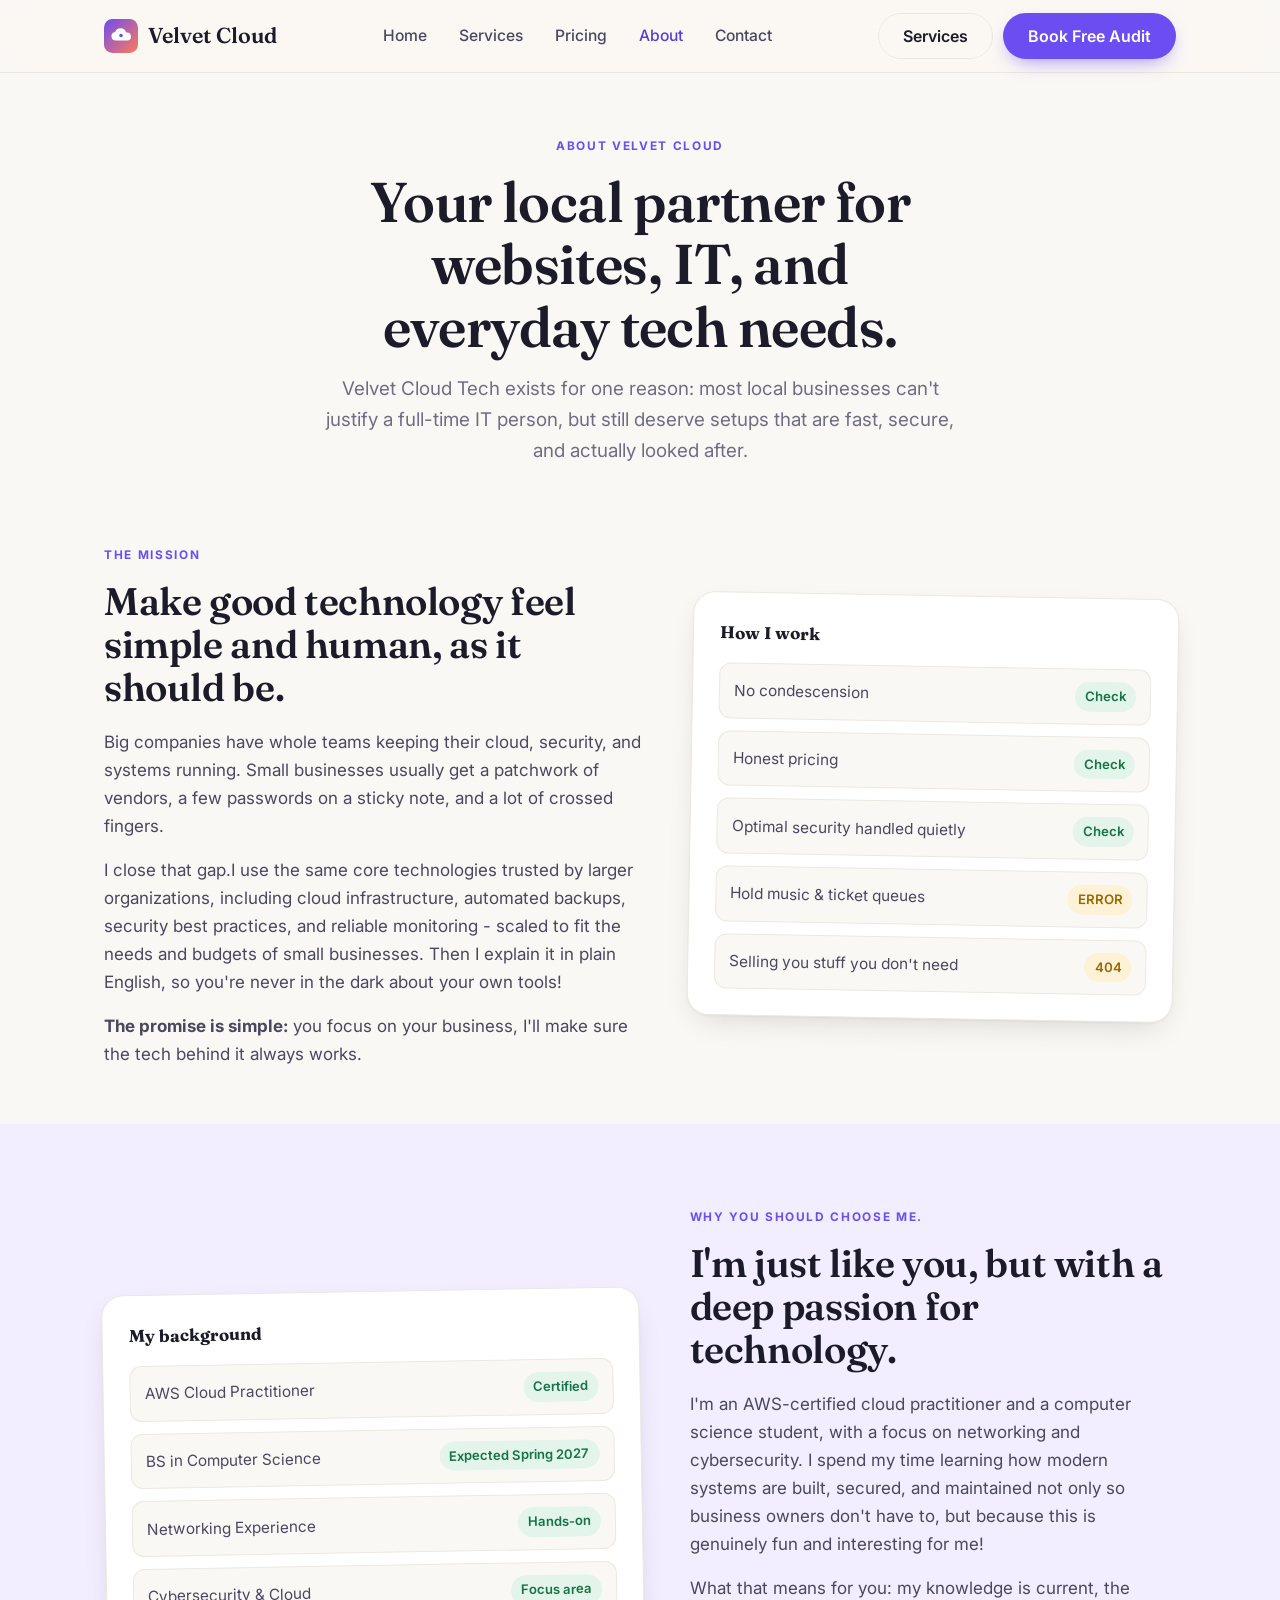
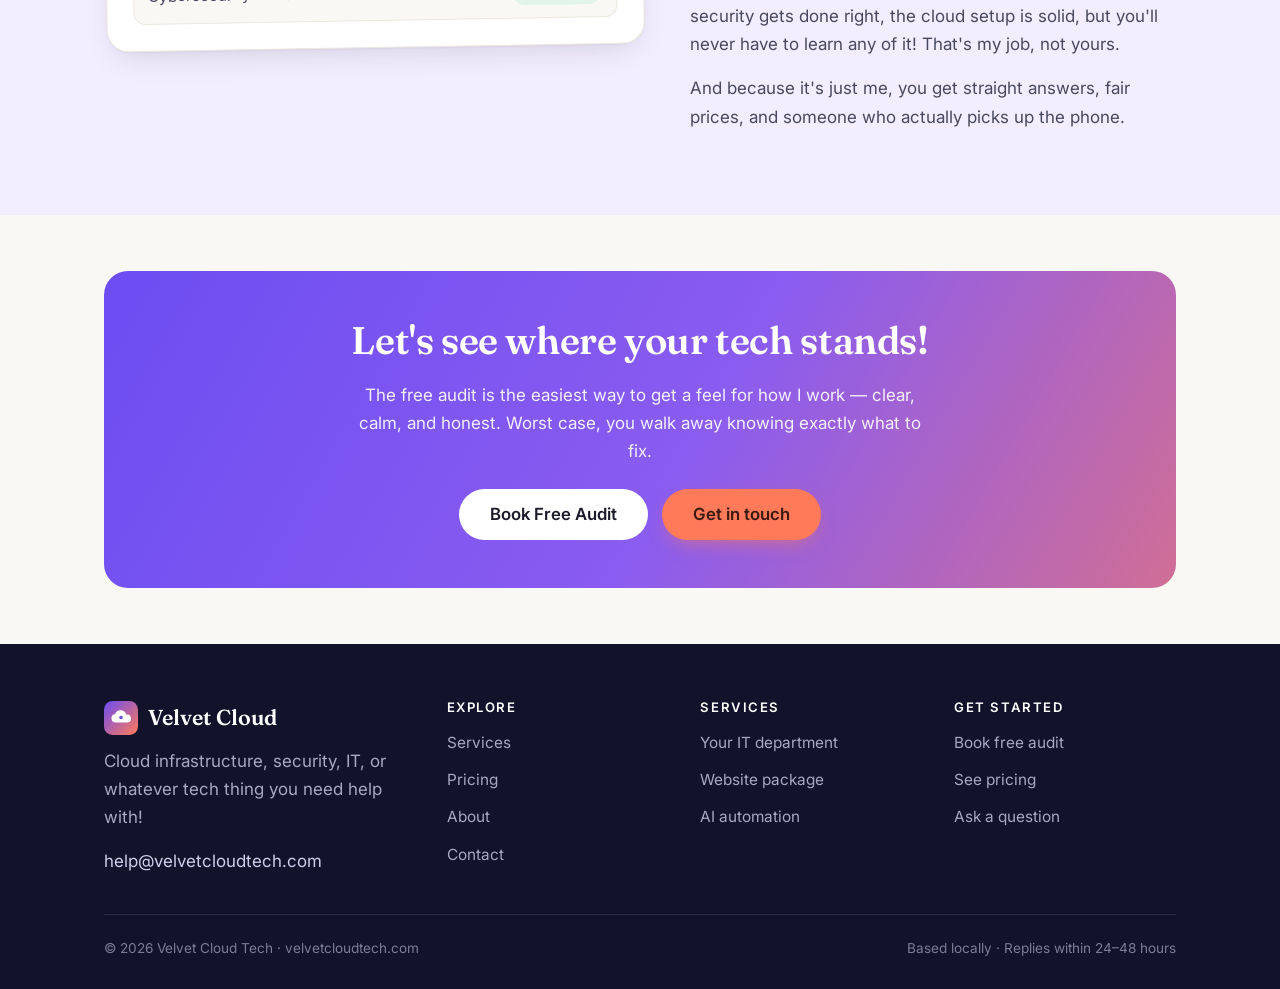
==== about.html @ 6d4a2fa4 "first commit" ====
<!DOCTYPE html>
<html lang="en">
<head>
  <meta charset="UTF-8" />
  <meta name="viewport" content="width=device-width, initial-scale=1.0" />
  <title>About — Velvet Cloud Tech</title>
  <meta name="description" content="Velvet Cloud Tech exists to simplify cloud, security and IT for non-technical local businesses. Run by an AWS-certified cloud practitioner and CS student — enterprise-grade tech, minus the agency price tag." />
  <link rel="icon" href="assets/favicon.svg" type="image/svg+xml" />
  <link rel="preconnect" href="https://fonts.googleapis.com" />
  <link rel="preconnect" href="https://fonts.gstatic.com" crossorigin />
  <link href="https://fonts.googleapis.com/css2?family=Fraunces:opsz,wght@9..144,500;9..144,600;9..144,700&family=Inter:wght@400;500;600;700&display=swap" rel="stylesheet" />
  <link rel="stylesheet" href="css/styles.css" />
</head>
<body>

  <header class="site-header">
    <div class="container nav">
      <a class="brand" href="index.html" aria-label="Velvet Cloud Tech home">
        <svg class="mark" viewBox="0 0 64 64" aria-hidden="true"><defs><linearGradient id="bg" x1="0" y1="0" x2="1" y2="1"><stop offset="0" stop-color="#6c4df2"/><stop offset="1" stop-color="#ff7a59"/></linearGradient></defs><rect width="64" height="64" rx="16" fill="url(#bg)"/><path fill="#fff" d="M44.5 40.5H22a8 8 0 0 1-1.2-15.9 11 11 0 0 1 21 .8 7.5 7.5 0 0 1 2.7 15.1Z"/><circle cx="32" cy="31" r="3.4" fill="#6c4df2"/></svg>
        Velvet Cloud
      </a>
      <nav aria-label="Primary">
        <ul class="nav-links" id="nav-links">
          <li><a href="index.html">Home</a></li>
          <li><a href="services.html">Services</a></li>
          <li><a href="pricing.html">Pricing</a></li>
          <li><a href="about.html" class="active">About</a></li>
          <li><a href="contact.html">Contact</a></li>
        </ul>
      </nav>
      <div class="nav-cta">
        <a class="btn btn--ghost" href="services.html">Services</a>
        <a class="btn btn--primary" href="book.html">Book Free Audit</a>
        <button class="nav-toggle" aria-label="Menu" aria-controls="nav-links" aria-expanded="false"><span></span></button>
      </div>
    </div>
  </header>

  <main>
    <section class="page-head">
      <div class="container narrow center">
        <p class="eyebrow">About Velvet Cloud</p>
        <h1>Your local partner for websites, IT, and everyday tech needs.</h1>
        <p class="lead muted">Velvet Cloud Tech exists for one reason: most local businesses can't justify a full-time IT person, but still deserve setups that are fast, secure, and actually looked after.</p>
      </div>
    </section>

    <section class="section section--tight">
      <div class="container">
        <div class="hero-grid" style="align-items:center;gap:48px">
          <div>
            <p class="eyebrow">The mission</p>
            <h2>Make good technology feel simple and human, as it should be.</h2>
            <p>Big companies have whole teams keeping their cloud, security, and systems running. Small businesses usually get a patchwork of vendors, a few passwords on a sticky note, and a lot of crossed fingers.</p>
            <p>I close that gap.I use the same core technologies trusted by larger organizations, including cloud infrastructure, automated backups, security best practices, and reliable monitoring - scaled to fit the needs and budgets of small businesses. Then I explain it in plain English, so you're never in the dark about your own tools!</p>
            <p class="mb-0"><b>The promise is simple:</b> you focus on your business, I'll make sure the tech behind it always works.</p>
          </div>
          <div class="hero-card" style="transform:rotate(1deg)">
            <div class="hc-head"><strong style="font-family:var(--font-head);color:var(--ink)">How I work</strong></div>
            <ul>
              <li>No condescension <span class="status status--ok">Check</span></li>
              <li>Honest pricing <span class="status status--ok">Check</span></li>
              <li>Optimal security handled quietly <span class="status status--ok">Check</span></li>
              <li>Hold music &amp; ticket queues <span class="status status--warn">ERROR</span></li>
              <li>Selling you stuff you don't need <span class="status status--warn">404</span></li>
            </ul>
          </div>
        </div>
      </div>
    </section>

    <section class="section section--violet">
      <div class="container">
        <div class="hero-grid" style="align-items:center;gap:48px">
          <div class="hero-card" style="transform:rotate(-1deg)">
            <div class="hc-head"><strong style="font-family:var(--font-head);color:var(--ink)"> My background</strong></div>
            <ul>
              <li>AWS Cloud Practitioner <span class="status status--ok">Certified</span></li>
              <li>BS in Computer Science <span class="status status--ok">Expected Spring 2027</span></li>
              <li>Networking Experience<span class="status status--ok">Hands-on</span></li>
              <li>Cybersecurity & Cloud <span class="status status--ok">Focus area</span></li>
            </ul>
          </div>
          <div>
            <p class="eyebrow">Why you should choose me.</p>
            <h2>I'm just like you, but with a deep passion for technology.</h2>
            <p>I'm an AWS-certified cloud practitioner and a computer science student, with a focus on networking and cybersecurity. I spend my time learning how modern systems are built, secured, and maintained not only so business owners don't have to, but because this is genuinely fun and interesting for me!</p>
            <p>What that means for you: my knowledge is current, the security gets done right, the cloud setup is solid, but you'll never have to learn any of it! That's my job, not yours.</p>
            <p class="mb-0">And because it's just me, you get straight answers, fair prices, and someone who actually picks up the phone.</p>
          </div>
        </div>
      </div>
    </section>

    <section class="section section--tight">
      <div class="container">
        <div class="cta-band">
          <h2>Let's see where your tech stands!</h2>
          <p>The free audit is the easiest way to get a feel for how I work — clear, calm, and honest. Worst case, you walk away knowing exactly what to fix.</p>
          <div class="btn-row btn-row--center" style="margin-top:24px">
            <a class="btn btn--light btn--lg" href="book.html">Book Free Audit</a>
            <a class="btn btn--coral btn--lg" href="contact.html">Get in touch</a>
          </div>
        </div>
      </div>
    </section>
  </main>

  <footer class="site-footer">
    <div class="container">
      <div class="footer-grid">
        <div>
          <a class="brand" href="index.html">
            <svg class="mark" viewBox="0 0 64 64" aria-hidden="true"><defs><linearGradient id="fg" x1="0" y1="0" x2="1" y2="1"><stop offset="0" stop-color="#6c4df2"/><stop offset="1" stop-color="#ff7a59"/></linearGradient></defs><rect width="64" height="64" rx="16" fill="url(#fg)"/><path fill="#fff" d="M44.5 40.5H22a8 8 0 0 1-1.2-15.9 11 11 0 0 1 21 .8 7.5 7.5 0 0 1 2.7 15.1Z"/><circle cx="32" cy="31" r="3.4" fill="#6c4df2"/></svg>
            Velvet Cloud
          </a>
          <p style="max-width:34ch;color:#a9a8c0">Cloud infrastructure, security, IT, or whatever tech thing you need help with!</p>
          <a href="mailto:help@velvetcloudtech.com">help@velvetcloudtech.com</a>
        </div>
        <div><h4>Explore</h4><ul><li><a href="services.html">Services</a></li><li><a href="pricing.html">Pricing</a></li><li><a href="about.html">About</a></li><li><a href="contact.html">Contact</a></li></ul></div>
        <div><h4>Services</h4><ul><li><a href="services.html#it">Your IT department</a></li><li><a href="services.html#website">Website package</a></li><li><a href="services.html#automation">AI automation</a></li></ul></div>
        <div><h4>Get started</h4><ul><li><a href="book.html">Book free audit</a></li><li><a href="pricing.html">See pricing</a></li><li><a href="contact.html">Ask a question</a></li></ul></div>
      </div>
      <div class="footer-bottom">
        <span>© <span data-year>2026</span> Velvet Cloud Tech · velvetcloudtech.com</span>
        <span>Based locally · Replies within 24–48 hours</span>
      </div>
    </div>
  </footer>

  <script src="js/main.js"></script>
</body>
</html>
---- css/styles.css ----
/* =========================================================
   Cloudia — velvetcloudtech.com
   Hand-built design system. Edit tokens below to re-skin.
   ========================================================= */

:root {
  /* Brand palette — "velvet cloud" */
  --ink:        #1c1b29;   /* near-black headings */
  --ink-soft:   #4a4860;   /* body text */
  --muted:      #6f6d83;   /* captions, meta */
  --cream:      #faf8f4;   /* page background */
  --card:       #ffffff;   /* surfaces */
  --line:       #ece8e1;   /* hairline borders */

  --violet:     #6c4df2;   /* primary */
  --violet-700: #5a3bd6;   /* primary hover */
  --violet-tint:#f2eeff;   /* tint */
  --coral:      #ff7a59;   /* warm accent */
  --coral-soft: #ffe9e2;
  --navy:       #12122b;   /* deep footer / dark sections */
  --gold:       #e8b04b;

  /* Type */
  --font-head: "Fraunces", Georgia, "Times New Roman", serif;
  --font-body: "Inter", -apple-system, BlinkMacSystemFont, "Segoe UI", Roboto, Helvetica, Arial, sans-serif;

  /* Spacing / shape */
  --radius:   16px;
  --radius-sm: 10px;
  --shadow:   0 1px 2px rgba(28,27,41,.04), 0 12px 32px -12px rgba(28,27,41,.18);
  --shadow-sm:0 1px 2px rgba(28,27,41,.05), 0 6px 16px -10px rgba(28,27,41,.15);
  --container: 1120px;
}

/* ---------- Reset-ish ---------- */
*, *::before, *::after { box-sizing: border-box; }
html { scroll-behavior: smooth; -webkit-text-size-adjust: 100%; }
body {
  margin: 0;
  font-family: var(--font-body);
  color: var(--ink-soft);
  background: var(--cream);
  line-height: 1.65;
  font-size: 17px;
  -webkit-font-smoothing: antialiased;
  text-rendering: optimizeLegibility;
}
img { max-width: 100%; display: block; }
a { color: var(--violet-700); text-decoration: none; }
a:hover { text-decoration: underline; }

h1, h2, h3, h4 {
  font-family: var(--font-head);
  color: var(--ink);
  line-height: 1.12;
  font-weight: 600;
  letter-spacing: -0.01em;
  margin: 0 0 .5em;
}
h1 { font-size: clamp(2.2rem, 5vw, 3.5rem); font-weight: 600; }
h2 { font-size: clamp(1.7rem, 3.4vw, 2.4rem); }
h3 { font-size: 1.25rem; }
p  { margin: 0 0 1rem; }

/* ---------- Layout ---------- */
.container { width: 100%; max-width: var(--container); margin: 0 auto; padding: 0 24px; }
.section { padding: 84px 0; }
.section--tight { padding: 56px 0; }
.section--dark { background: var(--navy); color: #cfcede; }
.section--dark h2, .section--dark h3 { color: #fff; }
.section--violet { background: var(--violet-tint); }
.center { text-align: center; }
.narrow { max-width: 680px; margin-left: auto; margin-right: auto; }

.eyebrow {
  font-family: var(--font-body);
  text-transform: uppercase;
  letter-spacing: .14em;
  font-size: .74rem;
  font-weight: 700;
  color: var(--violet);
  margin: 0 0 14px;
}
.section--dark .eyebrow { color: var(--gold); }
.lead { font-size: 1.18rem; color: var(--ink-soft); }

/* ---------- Buttons ---------- */
.btn {
  display: inline-flex;
  align-items: center;
  gap: 9px;
  font-family: var(--font-body);
  font-weight: 600;
  font-size: 1rem;
  padding: 14px 24px;
  border-radius: 999px;
  border: 1.5px solid transparent;
  cursor: pointer;
  transition: transform .12s ease, box-shadow .2s ease, background .2s ease;
  text-decoration: none !important;
  line-height: 1;
}
.btn:active { transform: translateY(1px); }
.btn--primary { background: var(--violet); color: #fff; box-shadow: 0 8px 20px -8px rgba(108,77,242,.7); }
.btn--primary:hover { background: var(--violet-700); }
.btn--ghost { background: transparent; color: var(--ink); border-color: var(--line); }
.btn--ghost:hover { border-color: var(--violet); color: var(--violet-700); background: #fff; }
.btn--light { background: #fff; color: var(--ink); }
.btn--light:hover { background: #f4f2ff; }
.btn--coral { background: var(--coral); color: #3a1a10; box-shadow: 0 8px 20px -8px rgba(255,122,89,.7); }
.btn--coral:hover { filter: brightness(1.03); }
.btn--lg { padding: 16px 30px; font-size: 1.05rem; }
.btn-row { display: flex; flex-wrap: wrap; gap: 14px; }
.btn-row--center { justify-content: center; }

/* ---------- Header / Nav ---------- */
.site-header {
  position: sticky; top: 0; z-index: 50;
  background: rgba(250,248,244,.82);
  backdrop-filter: saturate(160%) blur(12px);
  border-bottom: 1px solid var(--line);
}
.nav { display: flex; align-items: center; justify-content: space-between; height: 72px; }
.brand { display: inline-flex; align-items: center; gap: 10px; font-family: var(--font-head); font-weight: 600; font-size: 1.35rem; color: var(--ink); text-decoration: none !important; }
.brand:hover { color: var(--ink); }
.brand .mark { width: 34px; height: 34px; flex: none; }
.nav-links { display: flex; align-items: center; gap: 4px; list-style: none; margin: 0; padding: 0; }
.nav-links a {
  display: inline-block; padding: 9px 14px; border-radius: 9px;
  color: var(--ink-soft); font-weight: 500; font-size: .98rem; text-decoration: none !important;
}
.nav-links a:hover { color: var(--ink); background: rgba(108,77,242,.07); }
.nav-links a.active { color: var(--violet-700); }
.nav-cta { display: flex; align-items: center; gap: 10px; }
.nav-toggle { display: none; background: none; border: 1.5px solid var(--line); border-radius: 10px; width: 44px; height: 42px; cursor: pointer; align-items: center; justify-content: center; }
.nav-toggle span, .nav-toggle span::before, .nav-toggle span::after {
  content: ""; display: block; width: 20px; height: 2px; background: var(--ink); border-radius: 2px; position: relative; transition: .2s;
}
.nav-toggle span::before { position: absolute; top: -6px; }
.nav-toggle span::after  { position: absolute; top: 6px; }

@media (max-width: 860px) {
  .nav-toggle { display: inline-flex; }
  .nav-links {
    position: absolute; top: 72px; left: 0; right: 0;
    flex-direction: column; align-items: stretch; gap: 2px;
    background: var(--cream); border-bottom: 1px solid var(--line);
    padding: 12px 16px 18px; box-shadow: var(--shadow-sm);
    display: none;
  }
  .nav-links.open { display: flex; }
  .nav-links a { padding: 12px 14px; font-size: 1.05rem; }
  .nav .nav-cta .btn--ghost { display: none; }
}

/* ---------- Hero ---------- */
.hero { position: relative; overflow: hidden; padding: 88px 0 72px; }
.hero::before {
  content: ""; position: absolute; inset: 0; z-index: 0;
  background:
    radial-gradient(60% 60% at 85% 12%, rgba(108,77,242,.14), transparent 70%),
    radial-gradient(50% 50% at 8% 88%, rgba(255,122,89,.12), transparent 70%);
  pointer-events: none;
}
.hero .container { position: relative; z-index: 1; }
.hero-grid { display: grid; grid-template-columns: 1.05fr .95fr; gap: 56px; align-items: center; }
.hero h1 { margin-bottom: 18px; }
.hero h1 .squiggle { color: var(--violet); position: relative; white-space: nowrap; }
.hero p.lead { max-width: 32ch; }
.hero-points { list-style: none; margin: 22px 0 28px; padding: 0; display: grid; gap: 9px; }
.hero-points li { display: flex; gap: 10px; align-items: flex-start; color: var(--ink-soft); font-size: 1.02rem; }
.hero-points li svg { flex: none; margin-top: 3px; }

.hero-card {
  background: var(--card); border: 1px solid var(--line); border-radius: 22px;
  box-shadow: var(--shadow); padding: 26px; transform: rotate(-1.2deg);
}
.hero-card .hc-head { display: flex; align-items: center; gap: 12px; margin-bottom: 16px; }
.hero-card .dot { width: 11px; height: 11px; border-radius: 50%; }
.hero-card ul { list-style: none; margin: 0; padding: 0; display: grid; gap: 12px; }
.hero-card li { display: flex; justify-content: space-between; align-items: center; gap: 12px; padding: 12px 14px; background: var(--cream); border-radius: 12px; border: 1px solid var(--line); font-size: .96rem; }
.hero-card .status { font-weight: 600; font-size: .82rem; padding: 4px 10px; border-radius: 999px; }
.status--ok { color: #157347; background: #e3f5ea; }
.status--warn { color: #9a6700; background: #fdf2d6; }

/* "What I can do for you" hero card (scoped — no global leaks) */
.svc-card { padding: 24px; }
.svc-card .svc-head { display: flex; align-items: center; justify-content: space-between; gap: 12px; margin-bottom: 18px; }
.svc-card .svc-dots { display: flex; gap: 6px; }
.svc-card .svc-dot { width: 10px; height: 10px; border-radius: 50%; }
.svc-card .svc-dot--red { background: #f09595; }
.svc-card .svc-dot--amber { background: #fac775; }
.svc-card .svc-dot--purple { background: #afa9ec; }
.svc-card .svc-title { margin: 0; font-size: 13px; font-weight: 600; color: #1a1a2e; font-family: var(--font-body); }

.svc-card .svc-item { border: 1px solid #ece9fb; border-radius: 10px; padding: 12px 14px; margin-bottom: 8px; }
.svc-card .svc-item-head { display: flex; align-items: center; justify-content: space-between; gap: 10px; margin-bottom: 8px; }
.svc-card .svc-name { display: flex; align-items: center; gap: 8px; font-size: 13px; font-weight: 600; color: #1a1a2e; }
.svc-card .svc-name svg { width: 15px; height: 15px; flex: none; stroke: #534ab7; stroke-width: 1.75; fill: none; stroke-linecap: round; stroke-linejoin: round; }
.svc-card .svc-badge { font-size: 11px; font-weight: 600; background: #eeedfe; color: #3c3489; padding: 3px 10px; border-radius: 100px; white-space: nowrap; }

.svc-card .svc-tags { display: flex; flex-wrap: wrap; gap: 5px; }
.svc-card .svc-tag { font-size: 11px; color: #6b6b80; background: #f7f6fe; border-radius: 100px; padding: 3px 10px; }

.svc-card .svc-foot { margin-top: 16px; padding-top: 14px; border-top: 1px solid #ece9fb; display: flex; align-items: center; justify-content: space-between; gap: 12px; }
.svc-card .svc-foot-text { margin: 0; font-size: 12px; color: #888; }
.svc-card .svc-foot-btn { font-size: 12px; font-weight: 600; color: #534ab7; background: transparent; border: 1px solid #534ab7; border-radius: 100px; padding: 5px 14px; white-space: nowrap; }

@media (max-width: 860px) {
  .hero-grid { grid-template-columns: 1fr; gap: 36px; }
  .hero-card { transform: none; }
  .hero p.lead { max-width: none; }
}

/* ---------- Cards / grids ---------- */
.grid { display: grid; gap: 22px; }
.grid-2 { grid-template-columns: repeat(2, 1fr); }
.grid-3 { grid-template-columns: repeat(3, 1fr); }
.grid-4 { grid-template-columns: repeat(4, 1fr); }
@media (max-width: 980px) { .grid-4 { grid-template-columns: repeat(2, 1fr); } .grid-3 { grid-template-columns: 1fr 1fr; } }
@media (max-width: 680px) { .grid-2, .grid-3, .grid-4 { grid-template-columns: 1fr; } }

.card {
  background: var(--card); border: 1px solid var(--line); border-radius: var(--radius);
  padding: 28px; box-shadow: var(--shadow-sm); transition: transform .18s ease, box-shadow .2s ease;
}
.card:hover { transform: translateY(-3px); box-shadow: var(--shadow); }
.card h3 { margin-bottom: 8px; }
.card .icon {
  width: 48px; height: 48px; border-radius: 12px; display: flex; align-items: center; justify-content: center;
  background: var(--violet-tint); color: var(--violet-700); margin-bottom: 16px;
}
.card .icon--coral { background: var(--coral-soft); color: #d24b27; }

/* problem cards (muted) */
.pain { background: #fff; border: 1px dashed #e0c9c1; border-radius: var(--radius); padding: 22px; }
.pain h3 { color: var(--ink); font-size: 1.1rem; }
.pain p { margin: 0; color: var(--muted); font-size: .96rem; }

/* ---------- Service detail blocks ---------- */
.service { border-top: 1px solid var(--line); padding: 44px 0; }
.service:first-of-type { border-top: 0; }
.service-grid { display: grid; grid-template-columns: 230px 1fr; gap: 36px; align-items: start; }
.service-grid .s-head .icon { margin-bottom: 14px; }
.service-grid .s-head .price-tag { font-weight: 700; color: var(--ink); font-size: 1.05rem; }
.service-grid .s-head .price-tag small { display: block; font-weight: 500; color: var(--muted); font-size: .8rem; }
.s-list { list-style: none; margin: 0; padding: 0; display: grid; gap: 10px; }
.s-list li { display: flex; gap: 10px; align-items: flex-start; }
.s-list li svg { flex: none; margin-top: 4px; }
.s-meta { display: flex; flex-wrap: wrap; gap: 10px 24px; margin-top: 18px; font-size: .95rem; }
.s-meta b { color: var(--ink); }
@media (max-width: 760px) { .service-grid { grid-template-columns: 1fr; gap: 18px; } }

/* ---------- Pricing ---------- */
.price-grid { display: grid; grid-template-columns: repeat(3, 1fr); gap: 22px; align-items: stretch; }
@media (max-width: 900px) { .price-grid { grid-template-columns: 1fr; max-width: 440px; margin: 0 auto; } }
.price-card { display: flex; flex-direction: column; background: var(--card); border: 1px solid var(--line); border-radius: var(--radius); padding: 30px; box-shadow: var(--shadow-sm); position: relative; }
.price-card.featured { border: 2px solid var(--violet); box-shadow: var(--shadow); }
.price-card .tier { font-family: var(--font-head); font-size: 1.4rem; color: var(--ink); margin-bottom: 4px; }
.price-card .badge { position: absolute; top: -13px; left: 50%; transform: translateX(-50%); background: var(--violet); color: #fff; font-size: .72rem; font-weight: 700; letter-spacing: .06em; text-transform: uppercase; padding: 6px 14px; border-radius: 999px; }
.price-card .amount { font-family: var(--font-head); font-size: 2.3rem; color: var(--ink); margin: 6px 0 2px; }
.price-card .amount small { font-size: .9rem; color: var(--muted); font-family: var(--font-body); }
.price-card .blurb { color: var(--muted); font-size: .95rem; margin-bottom: 18px; }
.price-card ul { list-style: none; margin: 0 0 24px; padding: 0; display: grid; gap: 11px; flex: 1; }
.price-card ul li { display: flex; gap: 10px; align-items: flex-start; font-size: .97rem; }
.price-card ul li svg { flex: none; margin-top: 4px; }
.price-card .btn { width: 100%; justify-content: center; }

/* ---------- Steps / process ---------- */
.steps { display: grid; grid-template-columns: repeat(4, 1fr); gap: 22px; }
@media (max-width: 860px) { .steps { grid-template-columns: 1fr 1fr; } }
@media (max-width: 520px) { .steps { grid-template-columns: 1fr; } }
.step { position: relative; padding-top: 8px; }
.step .num { width: 38px; height: 38px; border-radius: 50%; background: var(--violet); color: #fff; font-weight: 700; font-family: var(--font-head); display: flex; align-items: center; justify-content: center; margin-bottom: 14px; }
.step h3 { font-size: 1.08rem; }
.step p { font-size: .95rem; color: var(--muted); margin: 0; }

/* ---------- Forms ---------- */
.form { display: grid; gap: 18px; }
.field { display: grid; gap: 7px; }
.field label { font-weight: 600; color: var(--ink); font-size: .95rem; }
.field label .req { color: var(--coral); }
.field input, .field select, .field textarea {
  font-family: var(--font-body); font-size: 1rem; color: var(--ink);
  padding: 13px 15px; border: 1.5px solid var(--line); border-radius: var(--radius-sm);
  background: #fff; width: 100%; transition: border .15s ease, box-shadow .15s ease;
}
.field input:focus, .field select:focus, .field textarea:focus {
  outline: none; border-color: var(--violet); box-shadow: 0 0 0 4px rgba(108,77,242,.12);
}
.field textarea { resize: vertical; min-height: 120px; }
.field-row { display: grid; grid-template-columns: 1fr 1fr; gap: 18px; }
@media (max-width: 560px) { .field-row { grid-template-columns: 1fr; } }
.form-note { font-size: .85rem; color: var(--muted); }

/* ---------- Calendly embed wrapper ---------- */
.calendly-wrap { background: #fff; border: 1px solid var(--line); border-radius: var(--radius); box-shadow: var(--shadow-sm); overflow: hidden; min-height: 680px; }
.calendly-inline-widget { min-width: 320px; height: 700px; }
.embed-placeholder { display: flex; flex-direction: column; align-items: center; justify-content: center; text-align: center; min-height: 680px; padding: 40px; color: var(--muted); border: 2px dashed var(--line); border-radius: var(--radius); background: #fff; }
.embed-placeholder code { background: var(--violet-tint); color: var(--violet-700); padding: 3px 8px; border-radius: 6px; font-size: .9rem; }

/* ---------- FAQ ---------- */
.faq { max-width: 760px; margin: 0 auto; }
.faq details { border: 1px solid var(--line); border-radius: var(--radius-sm); background: #fff; margin-bottom: 12px; overflow: hidden; }
.faq summary { cursor: pointer; list-style: none; padding: 18px 20px; font-weight: 600; color: var(--ink); display: flex; justify-content: space-between; align-items: center; gap: 16px; }
.faq summary::-webkit-details-marker { display: none; }
.faq summary::after { content: "+"; font-size: 1.4rem; color: var(--violet); line-height: 1; transition: transform .2s; }
.faq details[open] summary::after { transform: rotate(45deg); }
.faq details > div { padding: 0 20px 18px; color: var(--ink-soft); }

/* ---------- Trust strip / stats ---------- */
.trust-quote { font-family: var(--font-head); font-size: clamp(1.15rem, 1.7vw, 1.45rem); line-height: 1.45; color: #fff; max-width: 36ch; font-weight: 500; }
.stats { display: grid; grid-template-columns: repeat(3,1fr); gap: 22px; }
@media (max-width: 680px) { .stats { grid-template-columns: 1fr; } }
.stat .n { font-family: var(--font-head); font-size: 2.4rem; color: var(--ink); }
.section--dark .stat .n { color: #fff; }
.stat .l { color: var(--muted); font-size: .95rem; }
.section--dark .stat .l { color: #9b9ab5; }

/* ---------- CTA band ---------- */
.cta-band { background: linear-gradient(120deg, var(--violet) 0%, #8a5cf0 55%, var(--coral) 130%); color: #fff; border-radius: 24px; padding: 48px; text-align: center; }
.cta-band h2 { color: #fff; }
.cta-band p { color: rgba(255,255,255,.9); max-width: 52ch; margin-left: auto; margin-right: auto; }

/* ---------- Footer ---------- */
.site-footer { background: var(--navy); color: #a9a8c0; padding: 56px 0 30px; }
.site-footer a { color: #cfceed; }
.footer-grid { display: grid; grid-template-columns: 1.4fr 1fr 1fr 1fr; gap: 32px; }
@media (max-width: 760px) { .footer-grid { grid-template-columns: 1fr 1fr; gap: 26px; } }
.site-footer .brand { color: #fff; margin-bottom: 12px; }
.footer-grid h4 { color: #fff; font-family: var(--font-body); font-size: .82rem; text-transform: uppercase; letter-spacing: .12em; margin-bottom: 14px; }
.footer-grid ul { list-style: none; margin: 0; padding: 0; display: grid; gap: 9px; }
.footer-grid ul a { color: #a9a8c0; text-decoration: none; font-size: .96rem; }
.footer-grid ul a:hover { color: #fff; }
.footer-bottom { border-top: 1px solid rgba(255,255,255,.1); margin-top: 38px; padding-top: 22px; display: flex; justify-content: space-between; gap: 16px; flex-wrap: wrap; font-size: .85rem; color: #7d7c98; }

/* ---------- Misc ---------- */
.badge-pill { display: inline-flex; align-items: center; gap: 8px; background: #fff; border: 1px solid var(--line); border-radius: 999px; padding: 7px 15px; font-size: .85rem; font-weight: 600; color: var(--ink-soft); box-shadow: var(--shadow-sm); }
.kicker-row { display: flex; gap: 12px; flex-wrap: wrap; justify-content: center; margin-top: 26px; }
.hr-soft { border: 0; border-top: 1px solid var(--line); margin: 0; }
.muted { color: var(--muted); }
.mt-0 { margin-top: 0; } .mb-0 { margin-bottom: 0; }
.maxw-720 { max-width: 720px; }
.page-head { padding: 64px 0 8px; }
.page-head h1 { margin-bottom: 14px; }

/* prefers-reduced-motion */
@media (prefers-reduced-motion: reduce) {
  * { animation: none !important; transition: none !important; scroll-behavior: auto !important; }
}
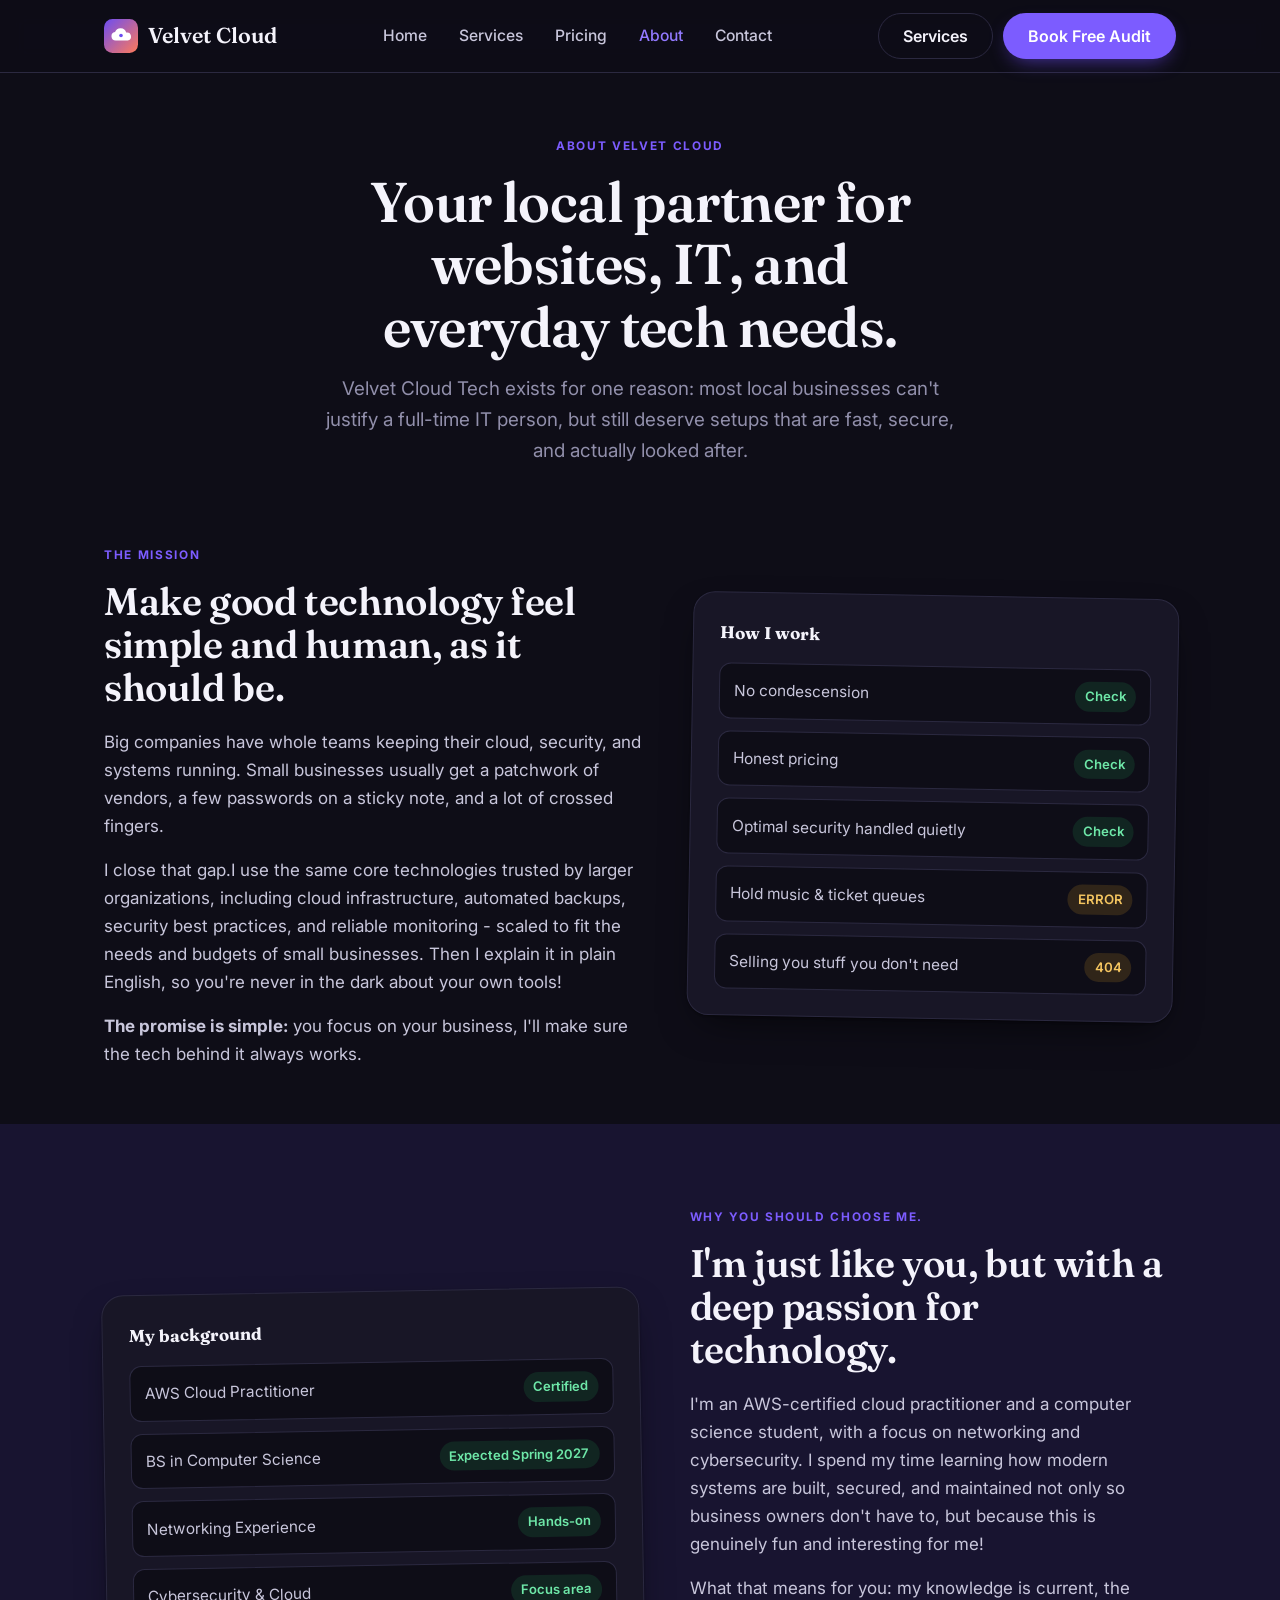
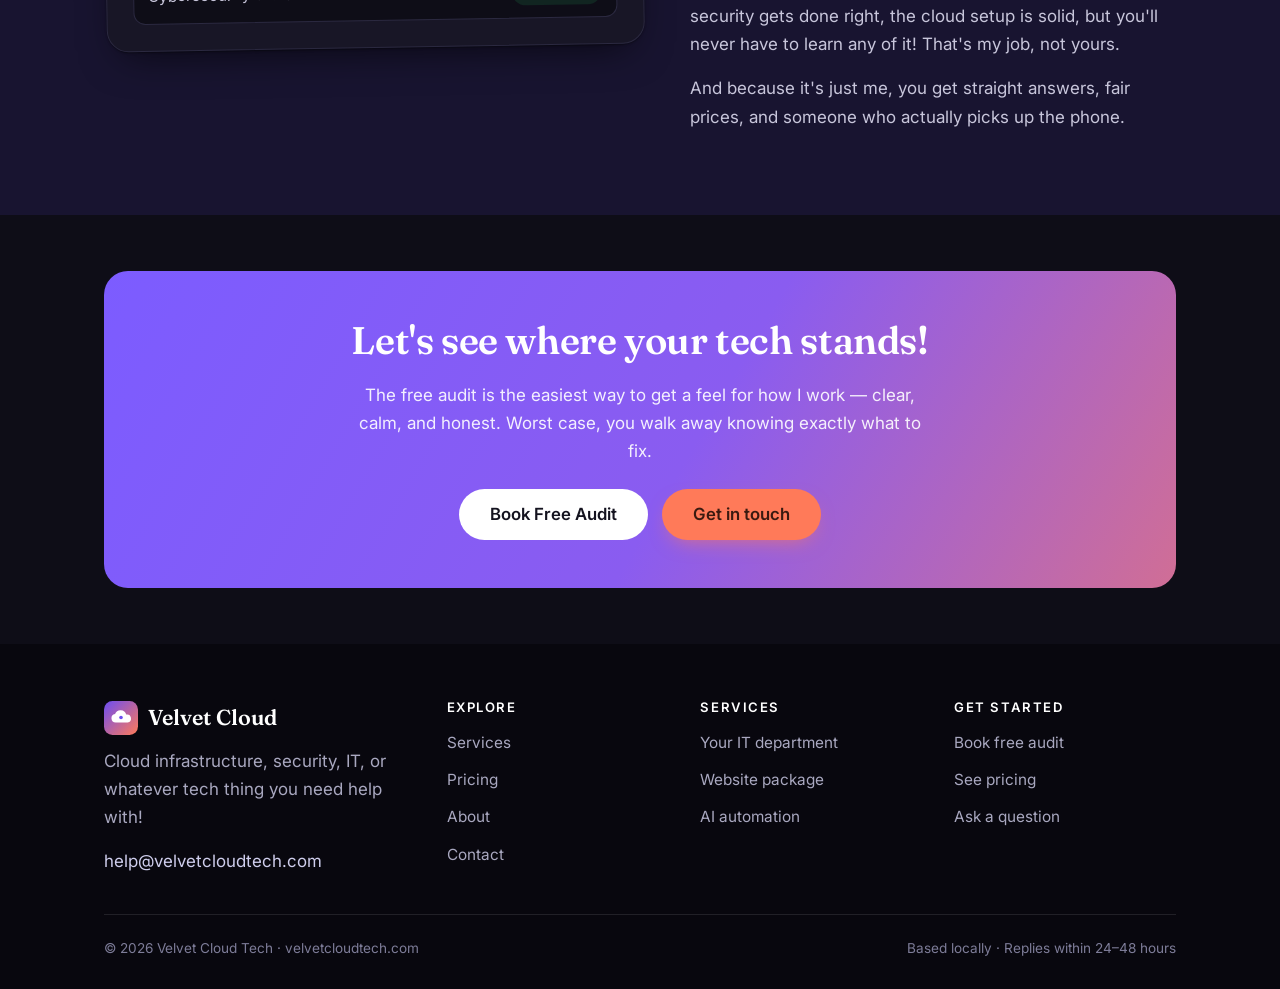
==== commit 7be58299: "change icon" ====
--- a/about.html
+++ b/about.html
@@ -5,11 +5,14 @@
   <meta name="viewport" content="width=device-width, initial-scale=1.0" />
   <title>About — Velvet Cloud Tech</title>
   <meta name="description" content="Velvet Cloud Tech exists to simplify cloud, security and IT for non-technical local businesses. Run by an AWS-certified cloud practitioner and CS student — enterprise-grade tech, minus the agency price tag." />
-  <link rel="icon" href="assets/favicon.svg" type="image/svg+xml" />
+  <link rel="icon" href="assets/favicon.png" type="image/png" />
   <link rel="preconnect" href="https://fonts.googleapis.com" />
   <link rel="preconnect" href="https://fonts.gstatic.com" crossorigin />
   <link href="https://fonts.googleapis.com/css2?family=Fraunces:opsz,wght@9..144,500;9..144,600;9..144,700&family=Inter:wght@400;500;600;700&display=swap" rel="stylesheet" />
   <link rel="stylesheet" href="css/styles.css" />
+      <meta http-equiv="X-Content-Type-Options" content="nosniff" />
+      <meta http-equiv="X-Frame-Options" content="DENY" />
+      <meta name="referrer" content="strict-origin-when-cross-origin" />
 </head>
 <body>
 
--- a/css/styles.css
+++ b/css/styles.css
@@ -4,20 +4,20 @@
    ========================================================= */
 
 :root {
-  /* Brand palette — "velvet cloud" */
-  --ink:        #1c1b29;   /* near-black headings */
-  --ink-soft:   #4a4860;   /* body text */
-  --muted:      #6f6d83;   /* captions, meta */
-  --cream:      #faf8f4;   /* page background */
-  --card:       #ffffff;   /* surfaces */
-  --line:       #ece8e1;   /* hairline borders */
-
-  --violet:     #6c4df2;   /* primary */
-  --violet-700: #5a3bd6;   /* primary hover */
-  --violet-tint:#f2eeff;   /* tint */
+  /* Brand palette — "velvet night" (dark mode) */
+  --ink:        #f4f3fb;   /* near-white headings */
+  --ink-soft:   #c8c6db;   /* body text */
+  --muted:      #918fab;   /* captions, meta */
+  --cream:      #0e0d17;   /* page background */
+  --card:       #181626;   /* surfaces */
+  --line:       #2b2940;   /* hairline borders */
+
+  --violet:     #7c5cff;   /* primary */
+  --violet-700: #9279ff;   /* primary hover / links (lighter on dark) */
+  --violet-tint:#181430;   /* tinted section background */
   --coral:      #ff7a59;   /* warm accent */
-  --coral-soft: #ffe9e2;
-  --navy:       #12122b;   /* deep footer / dark sections */
+  --coral-soft: #2a1a14;
+  --navy:       #08070e;   /* deep footer / dark sections */
   --gold:       #e8b04b;
 
   /* Type */
@@ -27,10 +27,13 @@
   /* Spacing / shape */
   --radius:   16px;
   --radius-sm: 10px;
-  --shadow:   0 1px 2px rgba(28,27,41,.04), 0 12px 32px -12px rgba(28,27,41,.18);
-  --shadow-sm:0 1px 2px rgba(28,27,41,.05), 0 6px 16px -10px rgba(28,27,41,.15);
+  --shadow:   0 1px 2px rgba(0,0,0,.4), 0 16px 40px -16px rgba(0,0,0,.7);
+  --shadow-sm:0 1px 2px rgba(0,0,0,.35), 0 8px 20px -12px rgba(0,0,0,.6);
   --container: 1120px;
 }
+
+/* keep the OS UI (scrollbars, form controls) in dark too */
+html { color-scheme: dark; }
 
 /* ---------- Reset-ish ---------- */
 *, *::before, *::after { box-sizing: border-box; }
@@ -348,3 +351,50 @@
 @media (prefers-reduced-motion: reduce) {
   * { animation: none !important; transition: none !important; scroll-behavior: auto !important; }
 }
+
+/* =========================================================
+   DARK MODE PATCHES
+   These override spots that hard-coded light colors so they
+   read correctly on the dark palette defined in :root above.
+   ========================================================= */
+
+/* translucent sticky header on dark */
+.site-header { background: rgba(14,13,23,.82); }
+
+/* buttons */
+.btn--ghost:hover { background: rgba(124,92,255,.12); }
+.btn--light { background: #ffffff; color: #14131f; }      /* sits on bright CTA band */
+.btn--light:hover { background: #ece8ff; }
+
+/* problem ("pain") cards */
+.pain { background: var(--card); border-color: rgba(255,122,89,.32); }
+
+/* coral icon tile */
+.card .icon--coral { color: var(--coral); }
+
+/* form controls */
+.field input, .field select, .field textarea { background: #100f1c; color: var(--ink); border-color: var(--line); }
+.field input::placeholder, .field textarea::placeholder { color: #6f6d86; }
+
+/* FAQ, calendly + embed placeholder, pills */
+.faq details { background: var(--card); }
+.calendly-wrap { background: var(--card); }
+.embed-placeholder { background: var(--card); }
+.embed-placeholder code { background: rgba(124,92,255,.18); color: #b9a6ff; }
+.badge-pill { background: var(--card); }
+
+/* status pills tuned for dark surfaces */
+.status--ok   { color: #6ee7a8; background: rgba(34,160,90,.16); }
+.status--warn { color: #f4c560; background: rgba(220,160,40,.16); }
+
+/* "What I can do for you" hero card */
+.svc-card .svc-title { color: var(--ink); }
+.svc-card .svc-item { border-color: var(--line); }
+.svc-card .svc-name { color: var(--ink); }
+.svc-card .svc-name svg { stroke: #9279ff; }
+.svc-card .svc-badge { background: rgba(124,92,255,.18); color: #b9a6ff; }
+.svc-card .svc-tag { color: var(--muted); background: rgba(255,255,255,.05); }
+.svc-card .svc-foot { border-color: var(--line); }
+.svc-card .svc-foot-text { color: var(--muted); }
+.svc-card .svc-foot-btn { color: #b9a6ff; border-color: #6c4df2; }
+.svc-card .svc-foot-btn:hover { background: rgba(124,92,255,.14); }
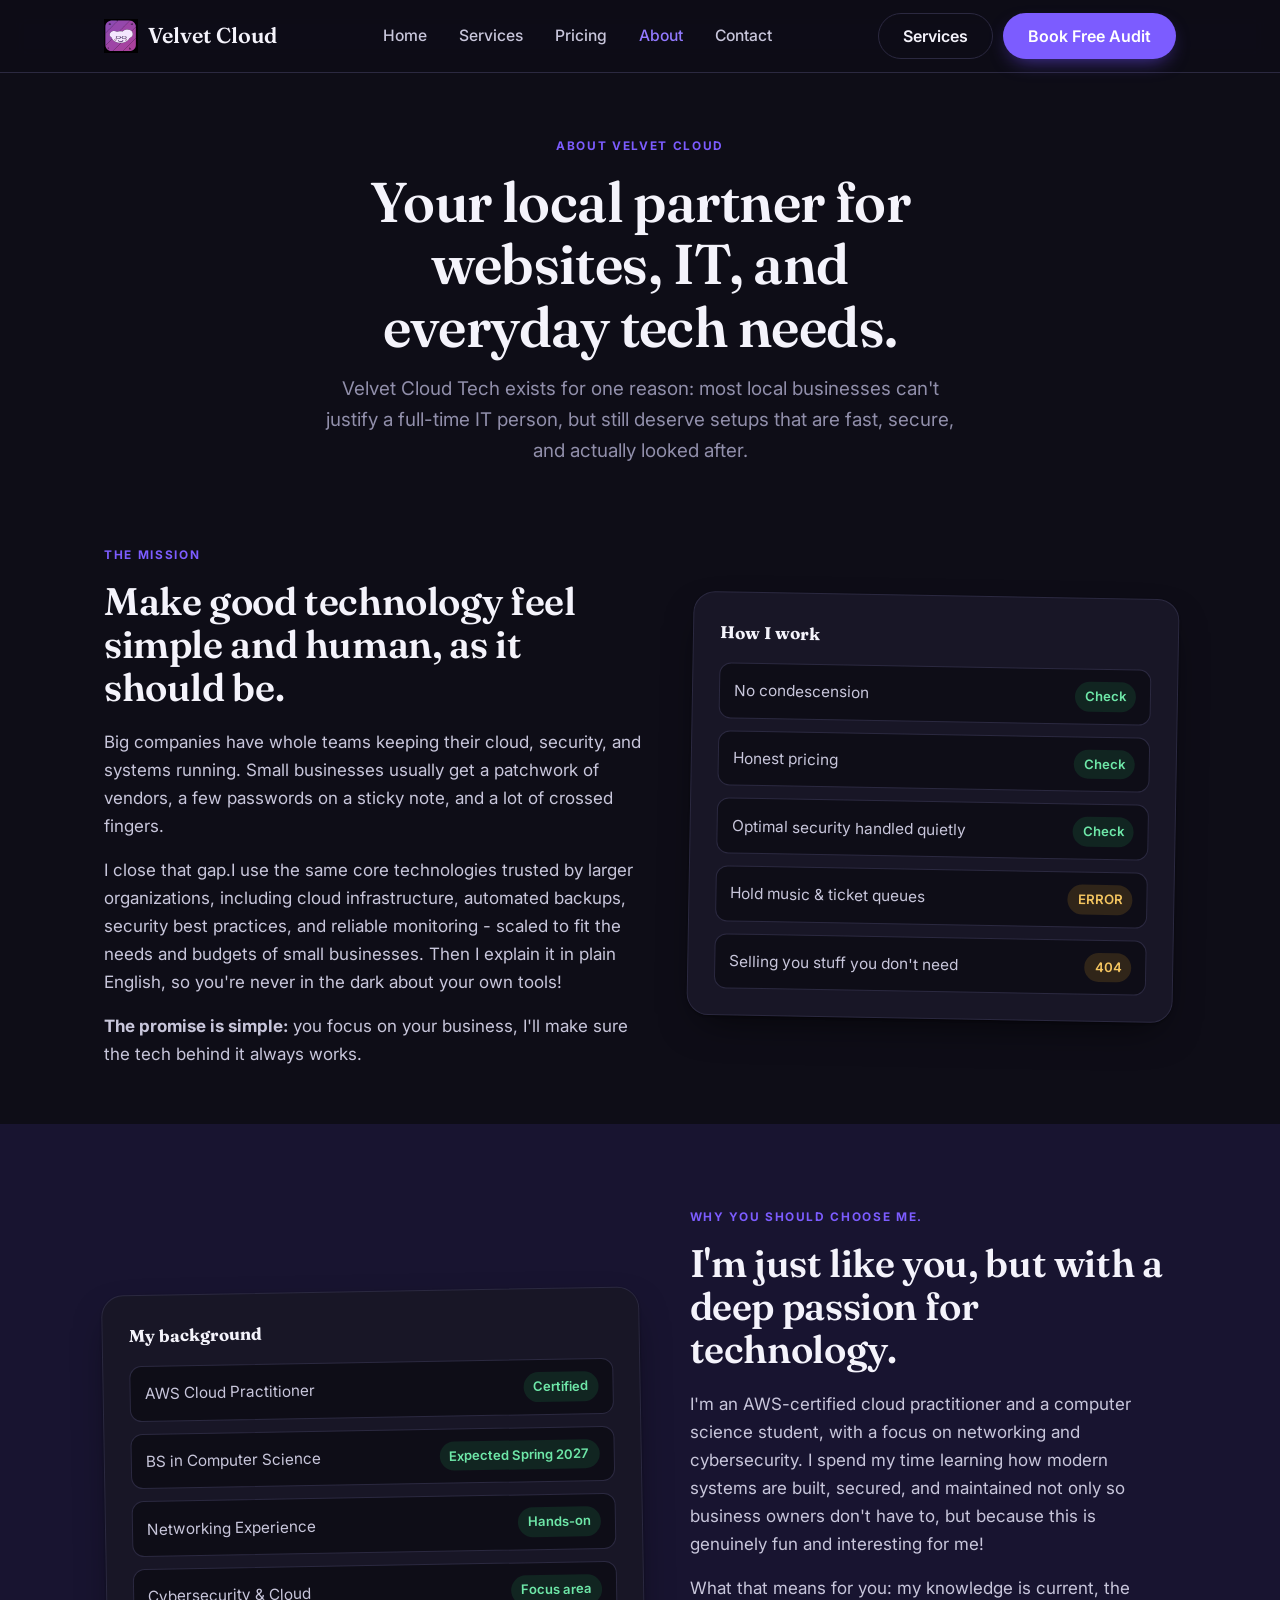
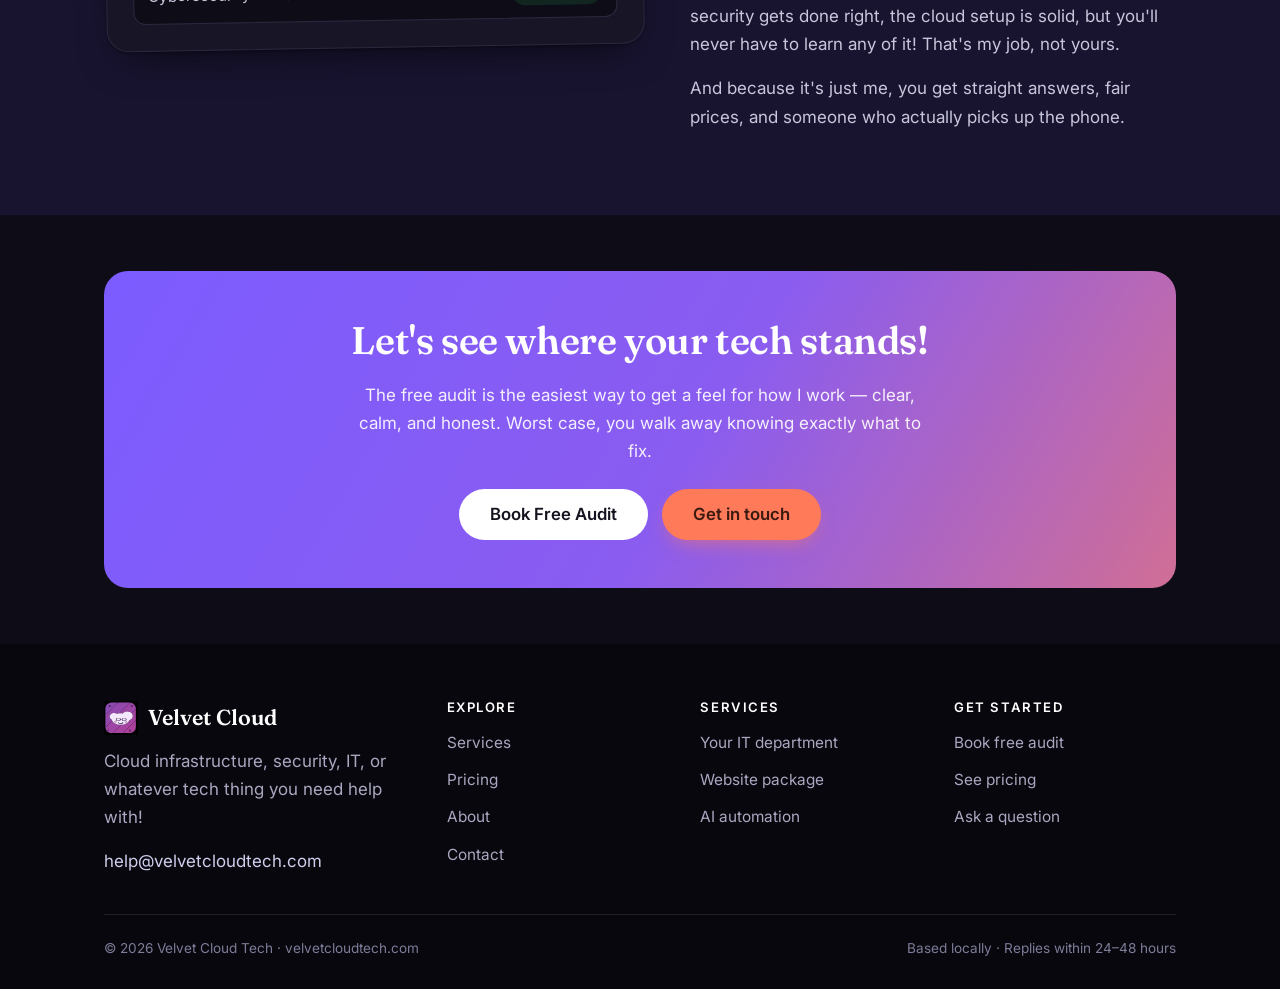
==== commit 07b4222d: "fix icon fr fr, form submitting live" ====
--- a/about.html
+++ b/about.html
@@ -5,7 +5,7 @@
   <meta name="viewport" content="width=device-width, initial-scale=1.0" />
   <title>About — Velvet Cloud Tech</title>
   <meta name="description" content="Velvet Cloud Tech exists to simplify cloud, security and IT for non-technical local businesses. Run by an AWS-certified cloud practitioner and CS student — enterprise-grade tech, minus the agency price tag." />
-  <link rel="icon" href="assets/favicon.png" type="image/png" />
+  <link rel="icon" href="assets/favicon.svg" type="image/svg+xml" />
   <link rel="preconnect" href="https://fonts.googleapis.com" />
   <link rel="preconnect" href="https://fonts.gstatic.com" crossorigin />
   <link href="https://fonts.googleapis.com/css2?family=Fraunces:opsz,wght@9..144,500;9..144,600;9..144,700&family=Inter:wght@400;500;600;700&display=swap" rel="stylesheet" />
@@ -19,7 +19,7 @@
   <header class="site-header">
     <div class="container nav">
       <a class="brand" href="index.html" aria-label="Velvet Cloud Tech home">
-        <svg class="mark" viewBox="0 0 64 64" aria-hidden="true"><defs><linearGradient id="bg" x1="0" y1="0" x2="1" y2="1"><stop offset="0" stop-color="#6c4df2"/><stop offset="1" stop-color="#ff7a59"/></linearGradient></defs><rect width="64" height="64" rx="16" fill="url(#bg)"/><path fill="#fff" d="M44.5 40.5H22a8 8 0 0 1-1.2-15.9 11 11 0 0 1 21 .8 7.5 7.5 0 0 1 2.7 15.1Z"/><circle cx="32" cy="31" r="3.4" fill="#6c4df2"/></svg>
+        <img class="mark" src="assets/favicon.svg" alt="" width="34" height="34" />
         Velvet Cloud
       </a>
       <nav aria-label="Primary">
@@ -114,7 +114,7 @@
       <div class="footer-grid">
         <div>
           <a class="brand" href="index.html">
-            <svg class="mark" viewBox="0 0 64 64" aria-hidden="true"><defs><linearGradient id="fg" x1="0" y1="0" x2="1" y2="1"><stop offset="0" stop-color="#6c4df2"/><stop offset="1" stop-color="#ff7a59"/></linearGradient></defs><rect width="64" height="64" rx="16" fill="url(#fg)"/><path fill="#fff" d="M44.5 40.5H22a8 8 0 0 1-1.2-15.9 11 11 0 0 1 21 .8 7.5 7.5 0 0 1 2.7 15.1Z"/><circle cx="32" cy="31" r="3.4" fill="#6c4df2"/></svg>
+            <img class="mark" src="assets/favicon.svg" alt="" width="34" height="34" />
             Velvet Cloud
           </a>
           <p style="max-width:34ch;color:#a9a8c0">Cloud infrastructure, security, IT, or whatever tech thing you need help with!</p>
